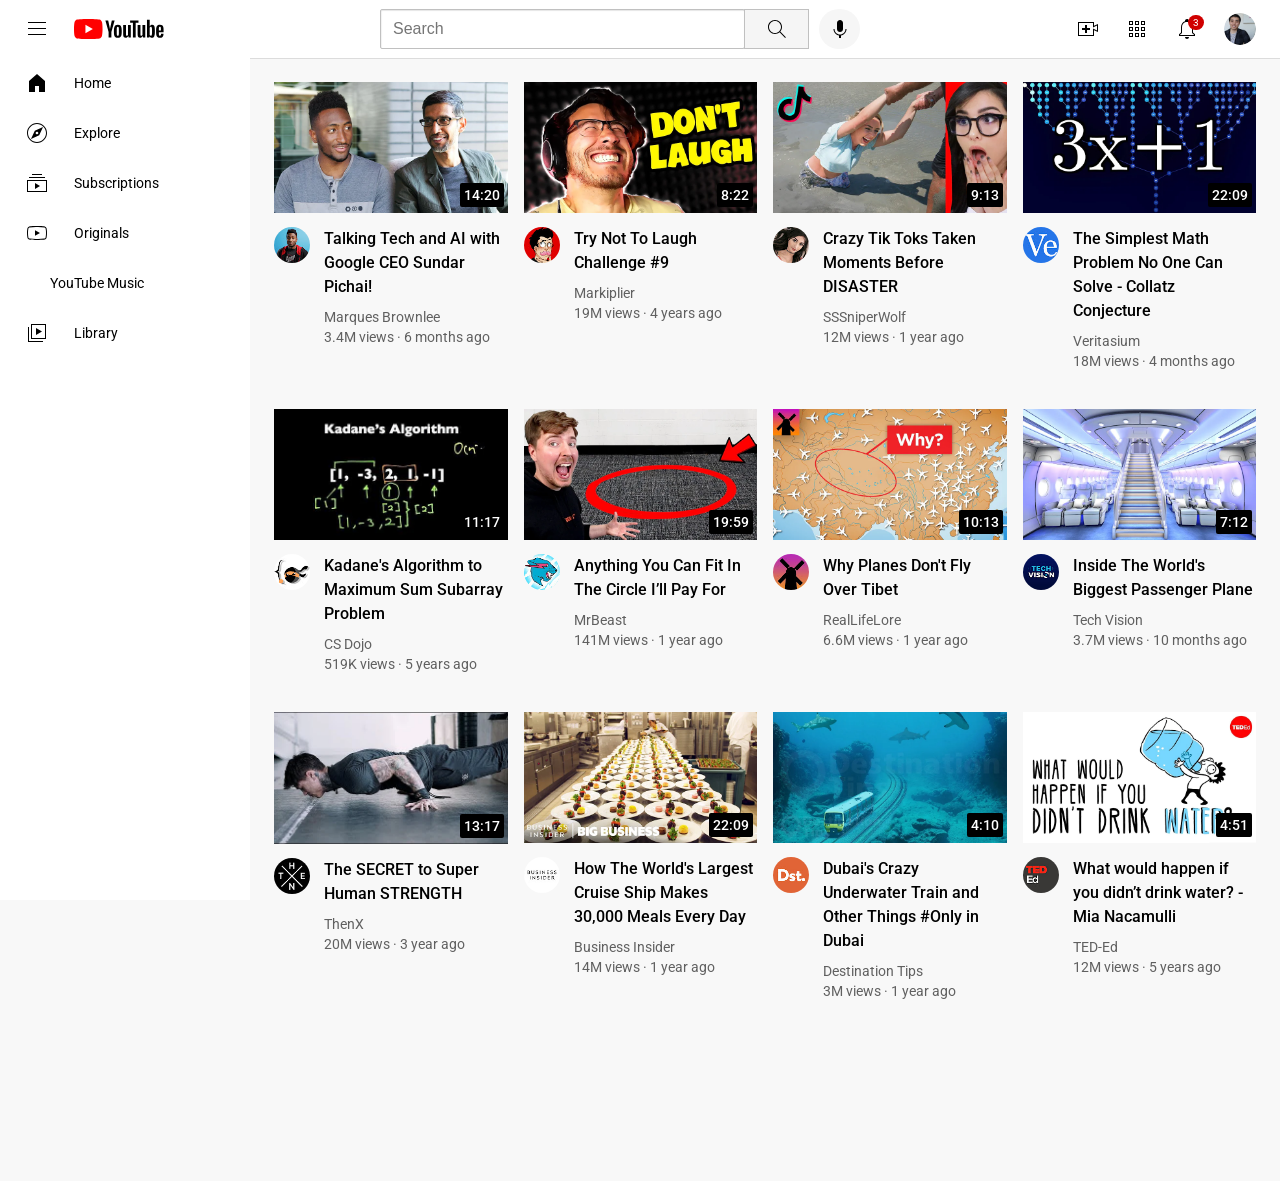
==== youtube.html @ 39fead46 "added initial files" ====
<!DOCTYPE html>
<html>

<head>
  <title>Youtube.com Clone</title>
  <link rel="preconnect" href="https://fonts.googleapis.com">
  <link rel="preconnect" href="https://fonts.gstatic.com" crossorigin>
  <link href="https://fonts.googleapis.com/css2?family=Roboto:wght@400;500;700&display=swap" rel="stylesheet">

  <link rel="stylesheet" href="styles/general.css">
  <link rel="stylesheet" href="styles/video.css">
  <link rel="stylesheet" href="styles/header.css">
  <link rel="stylesheet" href="styles/sidebar.css">
</head>

<body>
  <header class="header">
    <div class="left-section">
      <img class="hamburger-menu" src="images/icons/hamburger-menu.svg">
      <img class="youtube-logo" src="images/logos/youtube-logo.svg">
    </div>
    <div class="middle-section">
      <input class="search-bar" type="text" placeholder="Search" />
      <button class="search-button">
        <img class="search-icon" src="images/icons/search.svg" alt="">
        <div class="tooltip">Search</div>
      </button>
      <button class="voice-search-button">
        <img class="voice-search-icon" src="images/icons/voice-search-icon.svg" alt="">
        <div class="tooltip">Search with your voice</div>
      </button>
    </div>
    <div class="right-section">
      <div class="upload-icon-container">
        <img class="upload-icon" src="images/icons/upload.svg" alt="">
        <div class="tooltip">Create</div>
      </div>
      <div class="youtube-apps-icon-container">
        <img class="youtube-apps-icon" src="images/icons/youtube-apps.svg" alt="">
        <div class="tooltip">YouTube apps</div>
      </div>
      <div class="notifications-icon-container">
        <img class="notifications-icon" src="images/icons/notifications.svg" alt="">
        <div class="notifications-count">3</div>
        <div class="tooltip">Notifications</div>
      </div>
      <img class="current-user-picture" src="images/channels/my-channel.jpeg" alt="">
    </div>
  </header>

  <nav class="sidebar">
    <div class="sidebar-link">
      <img src="./images/icons/home.svg" alt="">
      <div>Home</div>
    </div>
    <div class="sidebar-link">
      <img src="./images/icons/explore.svg" alt="">
      <div>Explore</div>
    </div>
    <div class="sidebar-link">
      <img src="./images/icons/subscriptions.svg" alt="">
      <div>Subscriptions</div>
    </div>
    <div class="sidebar-link">
      <img src="./images/icons/originals.svg" alt="">
      <div>Originals</div>
    </div>
    <div class="sidebar-link">
      <img src="./images/icons/youtube-music.svg" alt="">
      <div>YouTube Music</div>
    </div>
    <div class="sidebar-link">
      <img src="./images/icons/library.svg" alt="">
      <div>Library</div>
    </div>
  </nav>

  <main>
    <section class="video-grid">
      <div class="video-preview">
        <div class="thumbnail-row">
          <a href="https://www.youtube.com/watch?v=n2RNcPRtAiY">
            <img class="thumbnail" src="images/thumbnails/thumbnail-1.webp" alt="" />
          </a>
          <div class="video-time">14:20</div>
        </div>
        <div class="video-info-grid">
          <div class="channel-picture">
            <div class="profile-picture-container">
              <a href="https://www.youtube.com/c/mkbhd">
                <img class="profile-picture" src="images/channels/channel-1.jpeg" alt="">
              </a>
              <div class="channel-tooltip">
                <img class="tooltip-channel-picture" src="images/channels/channel-1.jpeg">
                <div class="tooltip-channel-info">
                  <div class="tooltip-channel-name">Marques Brownlee</div>
                  <div class="tooltip-channel-subscribers">15M subscribers</div>
                </div>
              </div>
            </div>
          </div>
          <div class="video-info">
            <a href="https://www.youtube.com/watch?v=n2RNcPRtAiY">
              <p class="video-title">Talking Tech and AI with Google CEO Sundar Pichai!</p>
            </a>
            <p class="video-author">Marques Brownlee</p>
            <p class="video-stats">3.4M views &#183; 6 months ago</p>
          </div>
        </div>
      </div>

      <div class="video-preview">
        <div class="thumbnail-row">
          <a href="https://www.youtube.com/watch?v=mP0RAo9SKZk">
            <img class="thumbnail" src="images/thumbnails/thumbnail-2.webp" alt="" />
          </a>
          <div class="video-time">8:22</div>
        </div>
        <div class="video-info-grid">
          <div class="channel-picture">
            <div class="profile-picture-container">
              <a href="https://www.youtube.com/c/markiplier">
                <img class="profile-picture" src="images/channels/channel-2.jpeg" alt="">
              </a>
              <div class="channel-tooltip">
                <img class="tooltip-channel-picture" src="images/channels/channel-2.jpeg">
                <div class="tooltip-channel-info">
                  <div class="tooltip-channel-name">Markiplier</div>
                  <div class="tooltip-channel-subscribers">36.7M subscribers</div>
                </div>
              </div>
            </div>
          </div>
          <div class="video-info">
            <a href="https://www.youtube.com/watch?v=mP0RAo9SKZk">
              <p class="video-title">Try Not To Laugh Challenge #9</p>
            </a>
            <p class="video-author">Markiplier</p>
            <p class="video-stats">19M views &#183; 4 years ago</p>
          </div>
        </div>
      </div>

      <div class="video-preview">
        <div class="thumbnail-row">
          <a href="https://www.youtube.com/watch?v=FgjPQQeTh1w">
            <img class="thumbnail" src="images/thumbnails/thumbnail-3.webp" alt="" />
          </a>
          <div class="video-time">9:13</div>
        </div>
        <div class="video-info-grid">
          <div class="channel-picture">
            <div class="profile-picture-container">
              <a href="https://www.youtube.com/user/SSSniperWolf">
                <img class="profile-picture" src="images/channels/channel-3.jpeg" alt="">
              </a>
              <div class="channel-tooltip">
                <img class="tooltip-channel-picture" src="images/channels/channel-3.jpeg">
                <div class="tooltip-channel-info">
                  <div class="tooltip-channel-name">SSSniperWolf</div>
                  <div class="tooltip-channel-subscribers">34.5M subscribers</div>
                </div>
              </div>
            </div>
          </div>
          <div class="video-info">
            <a href="https://www.youtube.com/watch?v=FgjPQQeTh1w">
              <p class="video-title">Crazy Tik Toks Taken Moments Before DISASTER</p>
            </a>
            <p class="video-author">SSSniperWolf</p>
            <p class="video-stats">12M views &#183; 1 year ago</p>
          </div>
        </div>
      </div>

      <div class="video-preview">
        <div class="thumbnail-row">
          <a href="https://www.youtube.com/watch?v=094y1Z2wpJg">
            <img class="thumbnail" src="images/thumbnails/thumbnail-4.webp" alt="" />
          </a>
          <div class="video-time">22:09</div>
        </div>
        <div class="video-info-grid">
          <div class="channel-picture">
            <div class="profile-picture-container">
              <a href="https://www.youtube.com/c/veritasium">
                <img class="profile-picture" src="images/channels/channel-4.jpeg" alt="">
              </a>
              <div class="channel-tooltip">
                <img class="tooltip-channel-picture" src="images/channels/channel-4.jpeg">
                <div class="tooltip-channel-info">
                  <div class="tooltip-channel-name">Veritasium</div>
                  <div class="tooltip-channel-subscribers">15.8M subscribers</div>
                </div>
              </div>
            </div>
          </div>
          <div class="video-info">
            <a href="https://www.youtube.com/watch?v=094y1Z2wpJg">
              <p class="video-title">The Simplest Math Problem No One Can Solve - Collatz Conjecture</p>
            </a>
            <p class="video-author">Veritasium</p>
            <p class="video-stats">18M views &#183; 4 months ago</p>
          </div>
        </div>
      </div>

      <div class="video-preview">
        <div class="thumbnail-row">
          <a href="https://www.youtube.com/watch?v=86CQq3pKSUw">
            <img class="thumbnail" src="images/thumbnails/thumbnail-5.webp" alt="" />
          </a>
          <div class="video-time">11:17</div>
        </div>
        <div class="video-info-grid">
          <div class="channel-picture">
            <div class="profile-picture-container">
              <a href="https://www.youtube.com/c/CSDojo">
                <img class="profile-picture" src="images/channels/channel-5.jpeg" alt="">
              </a>
              <div class="channel-tooltip">
                <img class="tooltip-channel-picture" src="images/channels/channel-5.jpeg">
                <div class="tooltip-channel-info">
                  <div class="tooltip-channel-name">CS Dojo</div>
                  <div class="tooltip-channel-subscribers">1.93M subscribers</div>
                </div>
              </div>
            </div>
          </div>
          <div class="video-info">
            <a href="https://www.youtube.com/watch?v=86CQq3pKSUw">
              <p class="video-title">Kadane's Algorithm to Maximum Sum Subarray
                Problem</p>
            </a>
            <p class="video-author">CS Dojo</p>
            <p class="video-stats">519K views &#183; 5 years ago</p>
          </div>
        </div>
      </div>

      <div class="video-preview">
        <div class="thumbnail-row">
          <a href="https://www.youtube.com/watch?v=yXWw0_UfSFg">
            <img class="thumbnail" src="images/thumbnails/thumbnail-6.webp" alt="" />
          </a>
          <div class="video-time">19:59</div>
        </div>
        <div class="video-info-grid">
          <div class="channel-picture">
            <div class="profile-picture-container">
              <a href="https://www.youtube.com/channel/UCX6OQ3DkcsbYNE6H8uQQuVA">
                <img class="profile-picture" src="images/channels/channel-6.jpeg" alt="">
              </a>
              <div class="channel-tooltip">
                <img class="tooltip-channel-picture" src="images/channels/channel-6.jpeg">
                <div class="tooltip-channel-info">
                  <div class="tooltip-channel-name">MrBeast</div>
                  <div class="tooltip-channel-subscribers">292M subscribers</div>
                </div>
              </div>
            </div>
          </div>
          <div class="video-info">
            <a href="https://www.youtube.com/watch?v=yXWw0_UfSFg">
              <p class="video-title">Anything You Can Fit In The Circle I’ll
                Pay For</p>
            </a>
            <p class="video-author">MrBeast</p>
            <p class="video-stats">141M views &#183; 1 year ago</p>
          </div>
        </div>
      </div>

      <div class="video-preview">
        <div class="thumbnail-row">
          <a href="https://www.youtube.com/watch?v=n2RNcPRtAiY">
            <img class="thumbnail" src="images/thumbnails/thumbnail-7.webp" alt="" />
          </a>
          <div class="video-time">10:13</div>
        </div>
        <div class="video-info-grid">
          <div class="channel-picture">
            <div class="profile-picture-container">
              <a href="https://www.youtube.com/c/mkbhd">
                <img class="profile-picture" src="images/channels/channel-7.jpeg" alt="">
              </a>
              <div class="channel-tooltip">
                <img class="tooltip-channel-picture" src="images/channels/channel-7.jpeg">
                <div class="tooltip-channel-info">
                  <div class="tooltip-channel-name">RealLifeLore</div>
                  <div class="tooltip-channel-subscribers">7.5M subscribers</div>
                </div>
              </div>
            </div>
          </div>
          <div class="video-info">
            <a href="https://www.youtube.com/watch?v=n2RNcPRtAiY">
              <p class="video-title">Why Planes Don't Fly Over Tibet</p>
            </a>
            <p class="video-author">RealLifeLore</p>
            <p class="video-stats">6.6M views &#183; 1 year ago</p>
          </div>
        </div>
      </div>

      <div class="video-preview">
        <div class="thumbnail-row">
          <a href="https://www.youtube.com/watch?v=mP0RAo9SKZk">
            <img class="thumbnail" src="images/thumbnails/thumbnail-8.webp" alt="" />
          </a>
          <div class="video-time">7:12</div>
        </div>
        <div class="video-info-grid">
          <div class="channel-picture">
            <div class="profile-picture-container">
              <a href="https://www.youtube.com/c/markiplier">
                <img class="profile-picture" src="images/channels/channel-8.jpeg" alt="">
              </a>
              <div class="channel-tooltip">
                <img class="tooltip-channel-picture" src="images/channels/channel-8.jpeg">
                <div class="tooltip-channel-info">
                  <div class="tooltip-channel-name">Tech Vision</div>
                  <div class="tooltip-channel-subscribers">836K subscribers</div>
                </div>
              </div>
            </div>
          </div>
          <div class="video-info">
            <a href="https://www.youtube.com/watch?v=mP0RAo9SKZk">
              <p class="video-title">Inside The World's Biggest Passenger Plane</p>
            </a>
            <p class="video-author">Tech Vision</p>
            <p class="video-stats">3.7M views &#183; 10 months ago</p>
          </div>
        </div>
      </div>

      <div class="video-preview">
        <div class="thumbnail-row">
          <a href="https://www.youtube.com/watch?v=FgjPQQeTh1w">
            <img class="thumbnail" src="images/thumbnails/thumbnail-9.webp" alt="" />
          </a>
          <div class="video-time">13:17</div>
        </div>
        <div class="video-info-grid">
          <div class="channel-picture">
            <div class="profile-picture-container">
              <a href="https://www.youtube.com/user/SSSniperWolf">
                <img class="profile-picture" src="images/channels/channel-9.jpeg" alt="">
              </a>
              <div class="channel-tooltip">
                <img class="tooltip-channel-picture" src="images/channels/channel-9.jpeg">
                <div class="tooltip-channel-info">
                  <div class="tooltip-channel-name">THENX</div>
                  <div class="tooltip-channel-subscribers">7.79M subscribers</div>
                </div>
              </div>
            </div>
          </div>
          <div class="video-info">
            <a href="https://www.youtube.com/watch?v=FgjPQQeTh1w">
              <p class="video-title">The SECRET to Super Human STRENGTH</p>
            </a>
            <p class="video-author">ThenX</p>
            <p class="video-stats">20M views &#183; 3 year ago</p>
          </div>
        </div>
      </div>

      <div class="video-preview">
        <div class="thumbnail-row">
          <a href="https://www.youtube.com/watch?v=094y1Z2wpJg">
            <img class="thumbnail" src="images/thumbnails/thumbnail-10.webp" alt="" />
          </a>
          <div class="video-time">22:09</div>
        </div>
        <div class="video-info-grid">
          <div class="channel-picture">
            <div class="profile-picture-container">
              <a href="https://www.youtube.com/c/veritasium">
                <img class="profile-picture" src="images/channels/channel-10.jpeg" alt="">
              </a>
              <div class="channel-tooltip">
                <img class="tooltip-channel-picture" src="images/channels/channel-10.jpeg">
                <div class="tooltip-channel-info">
                  <div class="tooltip-channel-name">Business Insider</div>
                  <div class="tooltip-channel-subscribers">9.34M subscribers</div>
                </div>
              </div>
            </div>
          </div>
          <div class="video-info">
            <a href="https://www.youtube.com/watch?v=094y1Z2wpJg">
              <p class="video-title">How The World's Largest Cruise Ship Makes 30,000 Meals Every Day</p>
            </a>
            <p class="video-author">Business Insider</p>
            <p class="video-stats">14M views &#183; 1 year ago</p>
          </div>
        </div>
      </div>

      <div class="video-preview">
        <div class="thumbnail-row">
          <a href="https://www.youtube.com/watch?v=86CQq3pKSUw">
            <img class="thumbnail" src="images/thumbnails/thumbnail-11.webp" alt="" />
          </a>
          <div class="video-time">4:10</div>
        </div>
        <div class="video-info-grid">
          <div class="channel-picture">
            <div class="profile-picture-container">
              <a href="https://www.youtube.com/c/CSDojo">
                <img class="profile-picture" src="images/channels/channel-11.jpeg" alt="">
              </a>
              <div class="channel-tooltip">
                <img class="tooltip-channel-picture" src="images/channels/channel-11.jpeg">
                <div class="tooltip-channel-info">
                  <div class="tooltip-channel-name">Destination Tips</div>
                  <div class="tooltip-channel-subscribers">282K subscribers</div>
                </div>
              </div>
            </div>
          </div>
          <div class="video-info">
            <a href="https://www.youtube.com/watch?v=86CQq3pKSUw">
              <p class="video-title">Dubai's Crazy Underwater Train and Other Things #Only in Dubai</p>
            </a>
            <p class="video-author">Destination Tips</p>
            <p class="video-stats">3M views &#183; 1 year ago</p>
          </div>
        </div>
      </div>

      <div class="video-preview">
        <div class="thumbnail-row">
          <a href="https://www.youtube.com/watch?v=yXWw0_UfSFg">
            <img class="thumbnail" src="images/thumbnails/thumbnail-12.webp" alt="" />
          </a>
          <div class="video-time">4:51</div>
        </div>
        <div class="video-info-grid">
          <div class="channel-picture">
            <div class="profile-picture-container">
              <a href="https://www.youtube.com/channel/UCX6OQ3DkcsbYNE6H8uQQuVA">
                <img class="profile-picture" src="images/channels/channel-12.jpeg" alt="">
              </a>
              <div class="channel-tooltip">
                <img class="tooltip-channel-picture" src="images/channels/channel-12.jpeg">
                <div class="tooltip-channel-info">
                  <div class="tooltip-channel-name">TED-Ed</div>
                  <div class="tooltip-channel-subscribers">20.1M subscribers</div>
                </div>
              </div>
            </div>
          </div>
          <div class="video-info">
            <a href="https://www.youtube.com/watch?v=yXWw0_UfSFg">
              <p class="video-title">What would happen if you didn’t drink water? - Mia Nacamulli</p>
            </a>
            <p class="video-author">TED-Ed</p>
            <p class="video-stats">12M views &#183; 5 years ago</p>
          </div>
        </div>
      </div>
    </section>
  </main>

</body>

</html>
---- styles/general.css ----
p {
  margin-top: 0;
  margin-bottom: 0;
}

body {
  font-family: Roboto, Arial;
  margin: 0;
  padding-top: 82px;
  padding-bottom: 182px;
  padding-left: 96px;
  padding-right: 24px;
  background-color: rgb(248, 248, 248);
}

@media (min-width: 1216px) {
  body {
    padding-left: 274px;
  }
}
---- styles/video.css ----
.video-grid {
  display: grid;
  grid-template-columns: 1fr 1fr 1fr 1fr;
  column-gap: 16px;
  row-gap: 40px;
}

@media (max-width: 869px) {
  .video-grid {
    grid-template-columns: 1fr 1fr;
  }
}

@media (min-width: 870px) and (max-width: 1050px) {
  .video-grid {
    grid-template-columns: 1fr 1fr 1fr;
  }
}

.thumbnail-row {
  margin-bottom: 10px;
  position: relative;
}

.thumbnail {
  width: 100%;
}

.video-info-grid {
  display: grid;
  grid-template-columns: 50px 1fr;
}

.profile-picture-container {
  display: inline-block;
  position: relative;
}

.profile-picture {
  width: 36px;
  border-radius: 20px;
}

.channel-tooltip {
  width: 250px;
  position: absolute;
  top: 48px;
  z-index: 10;
  background-color: white;
  border-radius: 8px;
  padding-top: 15px;
  padding-bottom: 15px;
  padding-left: 15px;
  padding-right: 15px;
  display: flex;
  align-items: center;
  box-shadow: 5px 5px 15px rgba(0, 0, 0, 0.2);
  opacity: 0;
  pointer-events: none;
  transition: opacity 0.2s;
}

.profile-picture-container:hover .channel-tooltip {
  opacity: 1;
}

.tooltip-channel-picture {
  border-radius: 34px;
}

.tooltip-channel-info {
  margin-left: 10px;
}

.tooltip-channel-name {
  font-weight: bold;
  font-size: 18px;
  margin-bottom: 4px;
}

.tooltip-channel-subscribers {
  color: rgb(110, 110, 110);
}

.video-info a {
  text-decoration: none;
  color: black;
}

.video-title {
  font-size: 14px;
  font-weight: 500;
  line-height: 20px;
  margin-bottom: 10px;
}

@media (min-width: 1001px) {
  .video-title {
    font-size: 16px;
    line-height: 24px;
  }
}

.video-author,
.video-stats {
  font-size: 12px;
  color: rgb(96, 96, 96);
}

.video-author {
  margin-bottom: 4px;
}

.video-time {
  font-size: 12px;
  font-weight: 500;
  padding: 4px;
  border-radius: 2px;
  background-color: black;
  color: white;
  position: absolute;
  bottom: 10px;
  right: 4px;
}

@media (min-width: 1001px) {
  .video-author,
  .video-stats,
  .video-time {
    font-size: 14px;
  }
}
---- styles/header.css ----
.header {
  height: 58px;

  display: flex;
  flex-direction: row;
  justify-content: space-between;

  position: fixed;
  top: 0;
  left: 0;
  right: 0;
  z-index: 100;

  background-color: white;
  border-bottom-width: 1px;
  border-bottom-style: solid;
  border-bottom-color: rgb(220, 220, 220);
}

.left-section {
  display: flex;
  align-items: center;
}

.hamburger-menu {
  height: 24px;
  margin-left: 25px;
  margin-right: 25px;
}

.youtube-logo {
  height: 20px;
}

.middle-section {
  display: flex;
  align-items: center;
  flex: 1;
  max-width: 480px;
}

.search-bar {
  height: 36px;
  flex: 1;
  border-width: 1px;
  border-style: solid;
  border-color: rgb(192, 192, 192);
  padding-left: 12px;
  box-shadow: inset 0.5px 1px 1px rgba(0, 0, 0, 0.1);
  border-radius: 2px;
  font-size: 16px;
  /* width: 0px; */
}

.search-bar::placeholder {
  font-size: 16px;
}

.search-button {
  width: 65px;
  height: 40px;
  margin-right: 10px;
  display: flex;
  justify-content: center;
  align-items: center;
  border-width: 1px;
  border-style: solid;
  border-color: rgb(192, 192, 192);
  background-color: rgb(245, 245, 245);
  margin-left: -1px;
  cursor: pointer;
}

.search-button,
.voice-search-button,
.upload-icon-container,
.youtube-apps-icon-container,
.notifications-icon-container  {
  position: relative;
}

.tooltip {
  position: absolute;
  bottom: -33px;
  background-color: gray;
  color: white;
  padding-top: 4px;
  padding-bottom: 4px;
  padding-left: 8px;
  padding-right: 8px;
  border-radius: 2px;
  font-size: 12px;
  opacity: 0;
  transition: opacity 0.15s;
  pointer-events: none;
  white-space: nowrap;
}

.upload-icon-container .tooltip,
.youtube-apps-icon-container .tooltip,
.notifications-icon-container .tooltip{
  bottom: -40px;
}

.search-button:hover .tooltip,
.voice-search-button:hover .tooltip,
.upload-icon-container:hover .tooltip,
.youtube-apps-icon-container:hover .tooltip,
.notifications-icon-container:hover .tooltip {
  opacity: 1;
}

.search-icon {
  height: 24px;
}

.voice-search-button {
  height: 40px;
  width: 41px;
  border: none;
  border-radius: 20.5px;
  background-color: rgb(246, 246, 246);
  display: flex;
  justify-content: center;
  align-items: center;
}

.voice-search-icon {
  height: 24px;
}

.right-section {
  width: 180px;
  display: flex;
  align-items: center;
  justify-content: space-between;
  margin-right: 24px;
  flex-shrink: 0;
}

.upload-icon-container,
.youtube-apps-icon-container,
.notifications-icon-container {
  display: flex;
  justify-content: center;
  align-items: center;
}

.search-bar {
  display: block;
}

.upload-icon,
.youtube-apps-icon,
.notifications-icon {
  height: 24px;
}

.notifications-count {
  position: absolute;
  top: -2px;
  right: -5px;
  background-color: rgb(208, 0, 0);
  color: white;
  font-size: 10px;
  padding-left: 5px;
  padding-right: 5px;
  padding-top: 2px;
  padding-bottom: 2px;
  border-radius: 9px;
}

.current-user-picture {
  height: 32px;
  border-radius: 16px;
}
---- styles/sidebar.css ----
.sidebar {
  position: fixed;
  left: 0;
  bottom: 0;
  top: 58px;
  background-color: white;
  width: 72px;
  z-index: 200;
  cursor: pointer;
}

.sidebar-link {
  height: 74px;
  display: flex;
  flex-direction: column;
  justify-content: center;
  align-items: center;
}

@media (min-width: 1216px) {
  .sidebar {
    width: 250px;
  }

  .sidebar-link {
    height: 50px;
    flex-direction: row;
    justify-content: start;
  }

  .sidebar-link img {
    margin: 0 25px;
  }
}

.sidebar-link:hover {
  background-color: rgb(235, 235, 235);
}

.sidebar-link img {
  height: 24px;
}

.sidebar-link div {
  font-size: 10px;
  margin-top: 5px;
}

@media (min-width: 1216px) {
  .sidebar-link div {
    margin-top: 0px;
    font-size: 14px;
  }
}
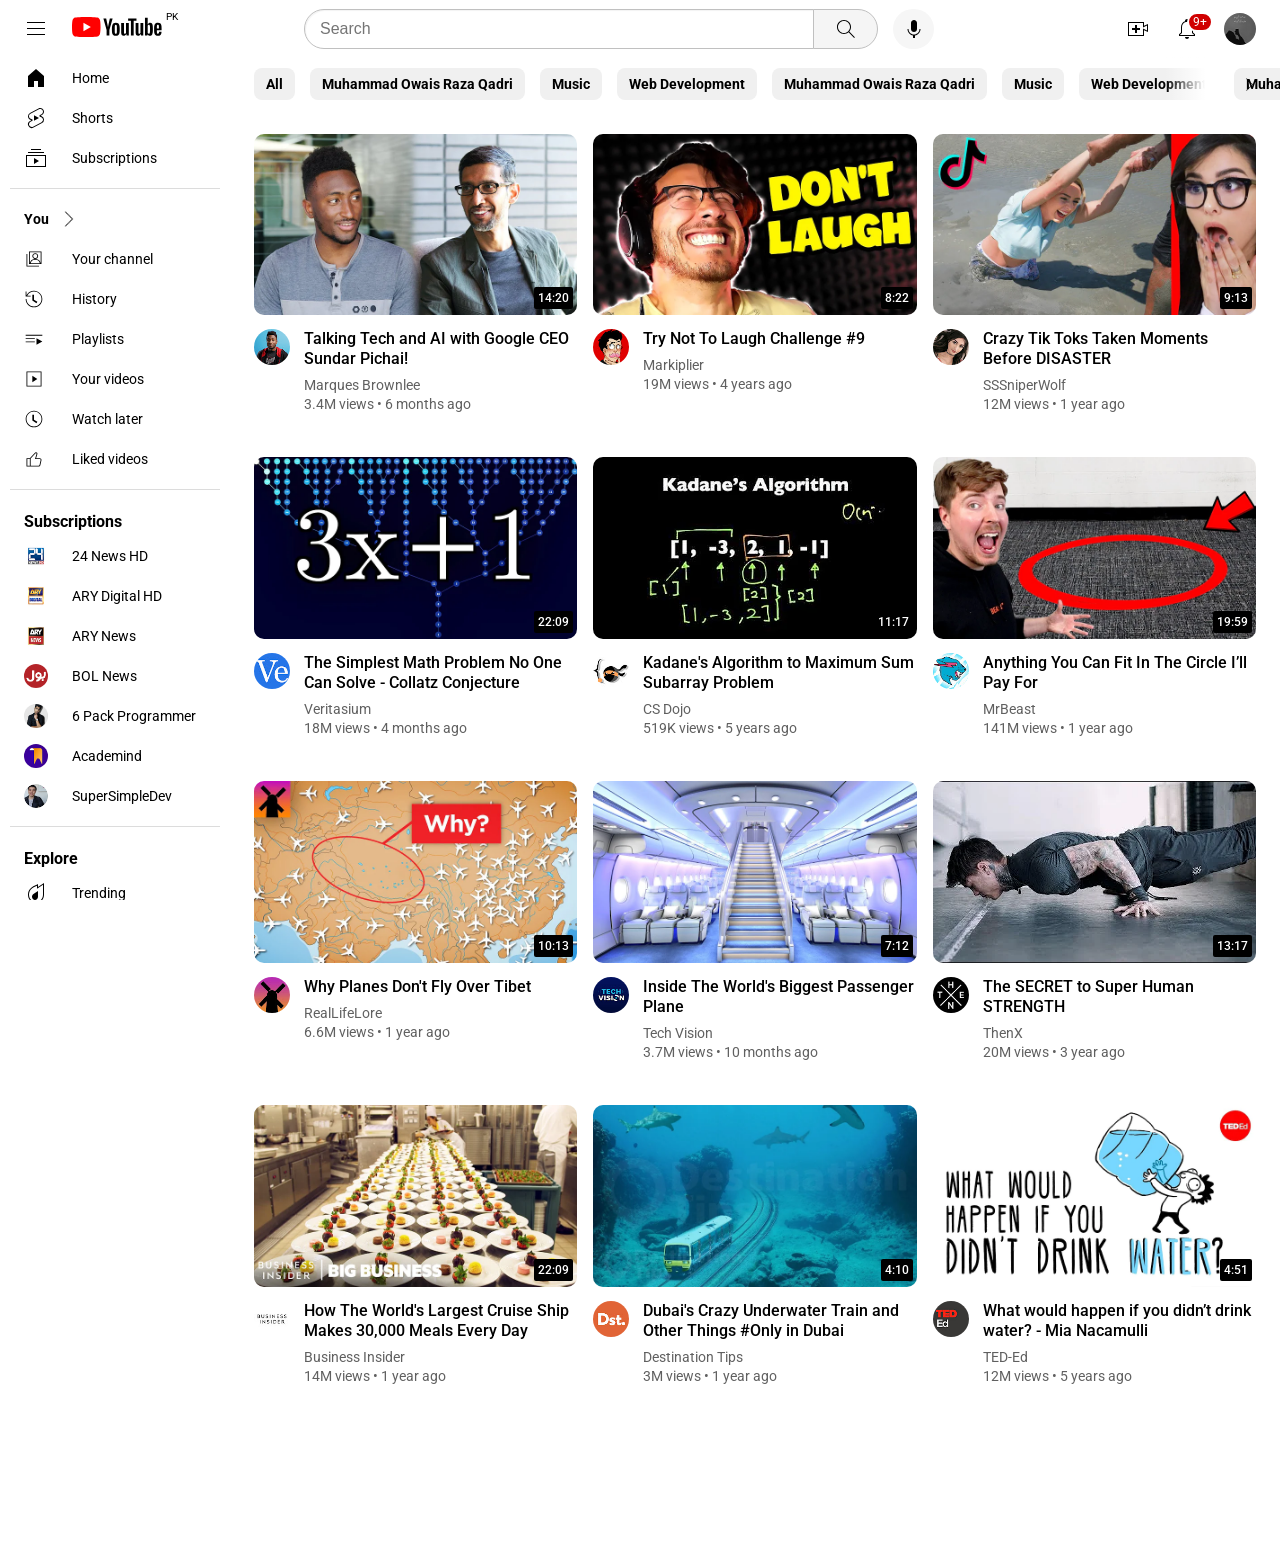
==== commit 5041390f: "youtube clone done with header, sidebar, filter slide and videos grid" ====
--- a/youtube.html
+++ b/youtube.html
@@ -8,16 +8,22 @@
   <link href="https://fonts.googleapis.com/css2?family=Roboto:wght@400;500;700&display=swap" rel="stylesheet">
 
   <link rel="stylesheet" href="styles/general.css">
-  <link rel="stylesheet" href="styles/video.css">
   <link rel="stylesheet" href="styles/header.css">
   <link rel="stylesheet" href="styles/sidebar.css">
+  <link rel="stylesheet" href="styles/filter.css">
+  <link rel="stylesheet" href="styles/video.css">
 </head>
 
 <body>
   <header class="header">
     <div class="left-section">
-      <img class="hamburger-menu" src="images/icons/hamburger-menu.svg">
-      <img class="youtube-logo" src="images/logos/youtube-logo.svg">
+      <div class="hamburger-menu-container">
+        <img class="hamburger-menu" src="images/icons/hamburger-menu.svg">
+      </div>
+      <div class="youtube-logo-container">
+        <img class="youtube-logo" src="images/logos/youtube-logo.svg">
+        <div class="youtube-logo-country">PK</div>
+      </div>
     </div>
     <div class="middle-section">
       <input class="search-bar" type="text" placeholder="Search" />
@@ -35,16 +41,16 @@
         <img class="upload-icon" src="images/icons/upload.svg" alt="">
         <div class="tooltip">Create</div>
       </div>
-      <div class="youtube-apps-icon-container">
+      <!-- <div class="youtube-apps-icon-container">
         <img class="youtube-apps-icon" src="images/icons/youtube-apps.svg" alt="">
         <div class="tooltip">YouTube apps</div>
-      </div>
+      </div> -->
       <div class="notifications-icon-container">
         <img class="notifications-icon" src="images/icons/notifications.svg" alt="">
-        <div class="notifications-count">3</div>
+        <div class="notifications-count">9+</div>
         <div class="tooltip">Notifications</div>
       </div>
-      <img class="current-user-picture" src="images/channels/my-channel.jpeg" alt="">
+      <img class="current-user-picture" src="images/channels/my-channel.jpg" alt="">
     </div>
   </header>
 
@@ -54,28 +60,170 @@
       <div>Home</div>
     </div>
     <div class="sidebar-link">
-      <img src="./images/icons/explore.svg" alt="">
-      <div>Explore</div>
+      <img src="./images/icons/shorts.svg" alt="">
+      <div>Shorts</div>
     </div>
     <div class="sidebar-link">
       <img src="./images/icons/subscriptions.svg" alt="">
       <div>Subscriptions</div>
     </div>
-    <div class="sidebar-link">
-      <img src="./images/icons/originals.svg" alt="">
-      <div>Originals</div>
-    </div>
-    <div class="sidebar-link">
-      <img src="./images/icons/youtube-music.svg" alt="">
-      <div>YouTube Music</div>
-    </div>
-    <div class="sidebar-link">
-      <img src="./images/icons/library.svg" alt="">
-      <div>Library</div>
+
+    <div class="user-links">
+      <div class="sidebar-link user-link">
+        <div class="user-link-heading">You</div>
+        <img class="user-link-img" src="./images/icons/greater-than-arrow.png" alt="">
+      </div>
+      <div class="sidebar-link user-link">
+        <img src="./images/icons/your-channel.svg" alt="">
+        <div>Your channel</div>
+      </div>
+      <div class="sidebar-link user-link">
+        <img src="./images/icons/history.svg" alt="">
+        <div>History</div>
+      </div>
+      <div class="sidebar-link user-link">
+        <img src="./images/icons/playlists.svg" alt="">
+        <div>Playlists</div>
+      </div>
+      <div class="sidebar-link user-link">
+        <img src="./images/icons/your-videos.svg" alt="">
+        <div>Your videos</div>
+      </div>
+      <div class="sidebar-link user-link">
+        <img src="./images/icons/watch-later.svg" alt="">
+        <div>Watch later</div>
+      </div>
+      <div class="sidebar-link user-link">
+        <img src="./images/icons/liked-videos.svg" alt="">
+        <div>Liked videos</div>
+      </div>
+    </div>
+
+    <div class="user-subscriptions">
+      <div class="heading">Subscriptions</div>
+      <div class="sidebar-link">
+        <img src="./images/subscriptions/channels-profile-1.jpg" alt="">
+        <div>24 News HD</div>
+        <div class="status"></div>
+      </div>
+      <div class="sidebar-link">
+        <img src="./images/subscriptions/channels-profile-3.jpg" alt="">
+        <div>ARY Digital HD</div>
+        <div class="status"></div>
+      </div>
+      <div class="sidebar-link">
+        <img src="./images/subscriptions/channels-profile-2.jpg" alt="">
+        <div>ARY News</div>
+        <div class="status"></div>
+      </div>
+      <div class="sidebar-link">
+        <img src="./images/subscriptions/channels-profile-4.jpg" alt="">
+        <div>BOL News</div>
+        <div class="status"></div>
+      </div>
+      <div class="sidebar-link">
+        <img src="./images/subscriptions/channels-profile-5.jpg" alt="">
+        <div>6 Pack Programmer</div>
+        <div class="status"></div>
+      </div>
+      <div class="sidebar-link">
+        <img src="./images/subscriptions/channels-profile-6.jpg" alt="">
+        <div>Academind</div>
+        <div class="status"></div>
+      </div>
+      <div class="sidebar-link">
+        <img src="./images/channels/my-channel.jpeg" alt="">
+        <div>SuperSimpleDev</div>
+        <div class="status"></div>
+      </div>
+    </div>
+
+    <div class="explore-links">
+      <div class="heading">Explore</div>
+      <div class="sidebar-link">
+        <img src="./images/icons/trending.svg" alt="">
+        <div>Trending</div>
+      </div>
+      <div class="sidebar-link">
+        <img src="./images/icons/music.svg" alt="">
+        <div>Music</div>
+      </div>
+      <div class="sidebar-link">
+        <img src="./images/icons/gaming.svg" alt="">
+        <div>Gaming</div>
+      </div>
+      <div class="sidebar-link">
+        <img src="./images/icons/news.svg" alt="">
+        <div>News</div>
+      </div>
+      <div class="sidebar-link">
+        <img src="./images/icons/sports.svg" alt="">
+        <div>Sports</div>
+      </div>
+    </div>
+
+    <div class="more-from-youtube-links">
+      <div class="heading">More from YouTube</div>
+      <div class="sidebar-link">
+        <img src="./images/icons/youtube-premium.svg" alt="">
+        <div>YouTube Premium</div>
+      </div>
+      <div class="sidebar-link">
+        <img src="./images/icons/youtube-studio.svg" alt="">
+        <div>YouTube Studio</div>
+      </div>
+      <div class="sidebar-link">
+        <img src="./images/icons/youtube-music.svg" alt="">
+        <div>YouTube Music</div>
+      </div>
+      <div class="sidebar-link">
+        <img src="./images/icons/youtube-kids.svg" alt="">
+        <div>YouTube Kids</div>
+      </div>
+    </div>
+
+    <div class="setting-links">
+      <div class="sidebar-link">
+        <img src="./images/icons/settings.svg" alt="">
+        <div>Settings</div>
+      </div>
+      <div class="sidebar-link">
+        <img src="./images/icons/report-history.svg" alt="">
+        <div>Report history</div>
+      </div>
+      <div class="sidebar-link">
+        <img src="./images/icons/help.svg" alt="">
+        <div>Help</div>
+      </div>
+      <div class="sidebar-link">
+        <img src="./images/icons/send-feedback.svg" alt="">
+        <div>Send feedback</div>
+      </div>
     </div>
   </nav>
 
   <main>
+    <section class="filters-slidebar">
+      <div class="filters">
+        <div class="each-filter">All</div>
+        <div class="each-filter">Muhammad Owais Raza Qadri</div>
+        <div class="each-filter">Music</div>
+        <div class="each-filter">Web Development</div>
+        <div class="each-filter">Muhammad Owais Raza Qadri</div>
+        <div class="each-filter">Music</div>
+        <div class="each-filter">Web Development</div>
+        <div class="each-filter">Muhammad Owais Raza Qadri</div>
+        <div class="each-filter">Music</div>
+        <div class="each-filter">Web Development</div>
+      </div>
+      <div class="forward-button">
+        <div class="white-shade"></div>
+        <div class="forward-icon">
+          <img src="./images/icons/greater-than-arrow.png" alt="">
+        </div>
+      </div>
+    </section>
+
     <section class="video-grid">
       <div class="video-preview">
         <div class="thumbnail-row">
@@ -104,7 +252,7 @@
               <p class="video-title">Talking Tech and AI with Google CEO Sundar Pichai!</p>
             </a>
             <p class="video-author">Marques Brownlee</p>
-            <p class="video-stats">3.4M views &#183; 6 months ago</p>
+            <p class="video-stats">3.4M views &bull; 6 months ago</p>
           </div>
         </div>
       </div>
@@ -136,7 +284,7 @@
               <p class="video-title">Try Not To Laugh Challenge #9</p>
             </a>
             <p class="video-author">Markiplier</p>
-            <p class="video-stats">19M views &#183; 4 years ago</p>
+            <p class="video-stats">19M views &bull; 4 years ago</p>
           </div>
         </div>
       </div>
@@ -168,7 +316,7 @@
               <p class="video-title">Crazy Tik Toks Taken Moments Before DISASTER</p>
             </a>
             <p class="video-author">SSSniperWolf</p>
-            <p class="video-stats">12M views &#183; 1 year ago</p>
+            <p class="video-stats">12M views &bull; 1 year ago</p>
           </div>
         </div>
       </div>
@@ -200,7 +348,7 @@
               <p class="video-title">The Simplest Math Problem No One Can Solve - Collatz Conjecture</p>
             </a>
             <p class="video-author">Veritasium</p>
-            <p class="video-stats">18M views &#183; 4 months ago</p>
+            <p class="video-stats">18M views &bull; 4 months ago</p>
           </div>
         </div>
       </div>
@@ -233,7 +381,7 @@
                 Problem</p>
             </a>
             <p class="video-author">CS Dojo</p>
-            <p class="video-stats">519K views &#183; 5 years ago</p>
+            <p class="video-stats">519K views &bull; 5 years ago</p>
           </div>
         </div>
       </div>
@@ -266,7 +414,7 @@
                 Pay For</p>
             </a>
             <p class="video-author">MrBeast</p>
-            <p class="video-stats">141M views &#183; 1 year ago</p>
+            <p class="video-stats">141M views &bull; 1 year ago</p>
           </div>
         </div>
       </div>
@@ -298,7 +446,7 @@
               <p class="video-title">Why Planes Don't Fly Over Tibet</p>
             </a>
             <p class="video-author">RealLifeLore</p>
-            <p class="video-stats">6.6M views &#183; 1 year ago</p>
+            <p class="video-stats">6.6M views &bull; 1 year ago</p>
           </div>
         </div>
       </div>
@@ -330,7 +478,7 @@
               <p class="video-title">Inside The World's Biggest Passenger Plane</p>
             </a>
             <p class="video-author">Tech Vision</p>
-            <p class="video-stats">3.7M views &#183; 10 months ago</p>
+            <p class="video-stats">3.7M views &bull; 10 months ago</p>
           </div>
         </div>
       </div>
@@ -362,7 +510,7 @@
               <p class="video-title">The SECRET to Super Human STRENGTH</p>
             </a>
             <p class="video-author">ThenX</p>
-            <p class="video-stats">20M views &#183; 3 year ago</p>
+            <p class="video-stats">20M views &bull; 3 year ago</p>
           </div>
         </div>
       </div>
@@ -394,7 +542,7 @@
               <p class="video-title">How The World's Largest Cruise Ship Makes 30,000 Meals Every Day</p>
             </a>
             <p class="video-author">Business Insider</p>
-            <p class="video-stats">14M views &#183; 1 year ago</p>
+            <p class="video-stats">14M views &bull; 1 year ago</p>
           </div>
         </div>
       </div>
@@ -426,7 +574,7 @@
               <p class="video-title">Dubai's Crazy Underwater Train and Other Things #Only in Dubai</p>
             </a>
             <p class="video-author">Destination Tips</p>
-            <p class="video-stats">3M views &#183; 1 year ago</p>
+            <p class="video-stats">3M views &bull; 1 year ago</p>
           </div>
         </div>
       </div>
@@ -458,13 +606,12 @@
               <p class="video-title">What would happen if you didn’t drink water? - Mia Nacamulli</p>
             </a>
             <p class="video-author">TED-Ed</p>
-            <p class="video-stats">12M views &#183; 5 years ago</p>
+            <p class="video-stats">12M views &bull; 5 years ago</p>
           </div>
         </div>
       </div>
     </section>
   </main>
-
 </body>
 
 </html>
--- a/styles/general.css
+++ b/styles/general.css
@@ -6,15 +6,9 @@
 body {
   font-family: Roboto, Arial;
   margin: 0;
-  padding-top: 82px;
+  padding-top: 124px;
   padding-bottom: 182px;
-  padding-left: 96px;
+  padding-left: 254px;
   padding-right: 24px;
-  background-color: rgb(248, 248, 248);
-}
-
-@media (min-width: 1216px) {
-  body {
-    padding-left: 274px;
-  }
-}
+  /* background-color: rgb(248, 248, 248); */
+}
--- a/styles/header.css
+++ b/styles/header.css
@@ -1,42 +1,59 @@
 .header {
   height: 58px;
-
   display: flex;
   flex-direction: row;
   justify-content: space-between;
-
   position: fixed;
   top: 0;
   left: 0;
   right: 0;
   z-index: 100;
-
   background-color: white;
-  border-bottom-width: 1px;
-  border-bottom-style: solid;
-  border-bottom-color: rgb(220, 220, 220);
 }
 
-.left-section {
+  .left-section {
   display: flex;
   align-items: center;
 }
 
+.hamburger-menu-container {
+  /* background-color: red; */
+  margin-left: 16px;
+  margin-right: 16px;
+  border-radius: 20px;
+  padding: 8px 8px;
+  cursor: pointer;
+  }
+  
+.hamburger-menu-container:hover {
+  background-color: rgb(235, 235, 235);
+}
+
 .hamburger-menu {
+  display: block;
   height: 24px;
-  margin-left: 25px;
-  margin-right: 25px;
+}
+
+.youtube-logo-container {
+  position: relative;
 }
 
 .youtube-logo {
   height: 20px;
 }
 
+.youtube-logo-country {
+  position: absolute;
+  top: -6px;
+  right: -16px;
+  font-size: 10px;
+}
+
 .middle-section {
   display: flex;
   align-items: center;
   flex: 1;
-  max-width: 480px;
+  max-width: 630px;
 }
 
 .search-bar {
@@ -45,9 +62,10 @@
   border-width: 1px;
   border-style: solid;
   border-color: rgb(192, 192, 192);
-  padding-left: 12px;
-  box-shadow: inset 0.5px 1px 1px rgba(0, 0, 0, 0.1);
-  border-radius: 2px;
+  padding-left: 15px;
+  box-shadow: inset 1px 1px 1px rgba(0, 0, 0, 0.05);
+  border-top-left-radius: 20px;
+  border-bottom-left-radius: 20px;
   font-size: 16px;
   /* width: 0px; */
 }
@@ -59,14 +77,16 @@
 .search-button {
   width: 65px;
   height: 40px;
-  margin-right: 10px;
   display: flex;
   justify-content: center;
   align-items: center;
   border-width: 1px;
   border-style: solid;
   border-color: rgb(192, 192, 192);
+  border-top-right-radius: 20px;
+  border-bottom-right-radius: 20px;
   background-color: rgb(245, 245, 245);
+  margin-right: 15px;
   margin-left: -1px;
   cursor: pointer;
 }
@@ -75,7 +95,7 @@
 .voice-search-button,
 .upload-icon-container,
 .youtube-apps-icon-container,
-.notifications-icon-container  {
+.notifications-icon-container {
   position: relative;
 }
 
@@ -98,7 +118,7 @@
 
 .upload-icon-container .tooltip,
 .youtube-apps-icon-container .tooltip,
-.notifications-icon-container .tooltip{
+.notifications-icon-container .tooltip {
   bottom: -40px;
 }
 
@@ -133,7 +153,8 @@
   width: 180px;
   display: flex;
   align-items: center;
-  justify-content: space-between;
+  justify-content: end;
+  gap: 25px;
   margin-right: 24px;
   flex-shrink: 0;
 }
@@ -158,16 +179,17 @@
 
 .notifications-count {
   position: absolute;
-  top: -2px;
-  right: -5px;
+  top: -5px;
+  right: -14px;
   background-color: rgb(208, 0, 0);
+  border: 2px solid #fff;
   color: white;
-  font-size: 10px;
-  padding-left: 5px;
-  padding-right: 5px;
-  padding-top: 2px;
-  padding-bottom: 2px;
-  border-radius: 9px;
+  font-size: 12px;
+  padding-left: 4px;
+  padding-right: 4px;
+  padding-top: 1px;
+  padding-bottom: 1px;
+  border-radius: 10px;
 }
 
 .current-user-picture {
--- a/styles/sidebar.css
+++ b/styles/sidebar.css
@@ -1,20 +1,95 @@
+.sidebar::-webkit-scrollbar {
+  width: 6px;
+}
+.sidebar::-webkit-scrollbar-track {
+  background-color: rgb(255, 255, 255);
+}
+
+.sidebar::-webkit-scrollbar-thumb {
+  background-color: rgb(170, 170, 170);
+  cursor: default;
+}
+
 .sidebar {
   position: fixed;
   left: 0;
   bottom: 0;
   top: 58px;
   background-color: white;
-  width: 72px;
+  width: 210px;
   z-index: 200;
+  padding: 0 10px;
+  overflow-y: hidden;
+  transition: overflow 1s;
+}
+
+.sidebar:hover {
+  overflow-y: scroll;
+}
+
+.sidebar-link {
+  height: 40px;
+  padding-left: 14px;
+  display: flex;
+  /* flex-direction: column; */
+  /* justify-content: center; */
+  align-items: center;
+  border-radius: 10px;
   cursor: pointer;
 }
 
-.sidebar-link {
-  height: 74px;
-  display: flex;
-  flex-direction: column;
-  justify-content: center;
-  align-items: center;
+.sidebar-link:hover {
+  background-color: rgb(235, 235, 235);
+}
+
+.sidebar-link img {
+  height: 24px;
+  margin-right: 24px;
+}
+
+.sidebar-link div {
+  font-size: 14px;
+  /* margin-top: 5px; */
+}
+
+.user-links,
+.user-subscriptions,
+.explore-links,
+.more-from-youtube-links,
+.setting-links {
+  border-top: 1px solid rgb(220, 220, 220);
+  margin-top: 10px;
+  padding-top: 10px;
+}
+
+.user-link img {
+  height: 20px;
+  width: 20px;
+  object-fit: cover;
+  margin-right: 28px;
+}
+
+.user-link-heading {
+  margin-right: 10px;
+  font-size: 16px;
+  font-weight: bold;
+}
+
+.heading {
+  padding-left: 14px;
+  margin: 12px 0 5px;
+  font-weight: bold;
+}
+
+.user-subscriptions img{
+  border-radius: 12px;
+}
+/* 
+@media (min-width: 1216px) {
+  .sidebar-link div {
+    margin-top: 0px;
+    font-size: 14px;
+  }
 }
 
 @media (min-width: 1216px) {
@@ -23,33 +98,12 @@
   }
 
   .sidebar-link {
-    height: 50px;
+    height: 50px; 
     flex-direction: row;
-    justify-content: start;
+     justify-content: start;
   }
 
   .sidebar-link img {
     margin: 0 25px;
   }
-}
-
-.sidebar-link:hover {
-  background-color: rgb(235, 235, 235);
-}
-
-.sidebar-link img {
-  height: 24px;
-}
-
-.sidebar-link div {
-  font-size: 10px;
-  margin-top: 5px;
-}
-
-@media (min-width: 1216px) {
-  .sidebar-link div {
-    margin-top: 0px;
-    font-size: 14px;
-  }
-}
-
+} */
--- a/styles/filter.css
+++ b/styles/filter.css
@@ -0,0 +1,68 @@
+.filters-slidebar {
+  display: flex;
+  align-items: center;
+  position: fixed;
+  top: 58px;
+  right: 0;
+  left: 254px;
+  /* width: 1090px; */
+  /* height: 40px; */
+  padding: 10px 0 12px;
+  z-index: 100;
+  background-color: white;
+  /* background-color: lightcoral; */
+}
+
+.filters {
+  width: 1030px;
+  overflow: hidden;
+  display: flex;
+  align-items: center;
+  gap: 15px;
+}
+
+.each-filter {
+  padding: 8px 12px;
+  background-color: rgb(240, 240, 240);
+  font-size: 14px;
+  font-weight: bold;
+  border-radius: 8px;
+  white-space: nowrap;
+  cursor: pointer;
+}
+
+.forward-button {
+  /* border: 1px solid black; */
+  /* background-color: lightcyan; */
+  height: 100%;
+  position: absolute;
+  right: 10px;
+  display: flex;
+  align-items: center;
+  /* z-index: 200; */
+}
+
+.white-shade {
+  width: 80px;
+  height: 100%;
+  background: linear-gradient(
+    to left,
+    rgb(255, 255, 255) 30%,
+    rgb(255, 255, 255, 0) 80%
+  );
+}
+
+.forward-icon {
+  padding: 12px;
+  border-radius: 20px;
+  cursor: pointer;
+}
+
+.forward-icon:hover {
+  background-color: rgb(225, 225, 225);
+}
+
+.forward-button img {
+  height: 17px;
+  display: block;
+}
--- a/styles/video.css
+++ b/styles/video.css
@@ -1,11 +1,12 @@
 .video-grid {
   display: grid;
-  grid-template-columns: 1fr 1fr 1fr 1fr;
+  grid-template-columns: 1fr 1fr 1fr;
   column-gap: 16px;
-  row-gap: 40px;
+  row-gap: 45px;
+  margin-top: 10px;
 }
 
-@media (max-width: 869px) {
+/* @media (max-width: 869px) {
   .video-grid {
     grid-template-columns: 1fr 1fr;
   }
@@ -15,7 +16,7 @@
   .video-grid {
     grid-template-columns: 1fr 1fr 1fr;
   }
-}
+} */
 
 .thumbnail-row {
   margin-bottom: 10px;
@@ -24,6 +25,7 @@
 
 .thumbnail {
   width: 100%;
+  border-radius: 10px;
 }
 
 .video-info-grid {
@@ -88,27 +90,27 @@
 }
 
 .video-title {
-  font-size: 14px;
+  font-size: 16px;
   font-weight: 500;
   line-height: 20px;
-  margin-bottom: 10px;
+  margin-bottom: 8px;
 }
 
-@media (min-width: 1001px) {
+/* @media (min-width: 1001px) {
   .video-title {
     font-size: 16px;
     line-height: 24px;
   }
-}
+} */
 
 .video-author,
 .video-stats {
-  font-size: 12px;
+  font-size: 14px;
   color: rgb(96, 96, 96);
 }
 
 .video-author {
-  margin-bottom: 4px;
+  margin-bottom: 3px;
 }
 
 .video-time {
@@ -123,10 +125,10 @@
   right: 4px;
 }
 
-@media (min-width: 1001px) {
+/* @media (min-width: 1001px) {
   .video-author,
   .video-stats,
   .video-time {
     font-size: 14px;
   }
-}
+} */
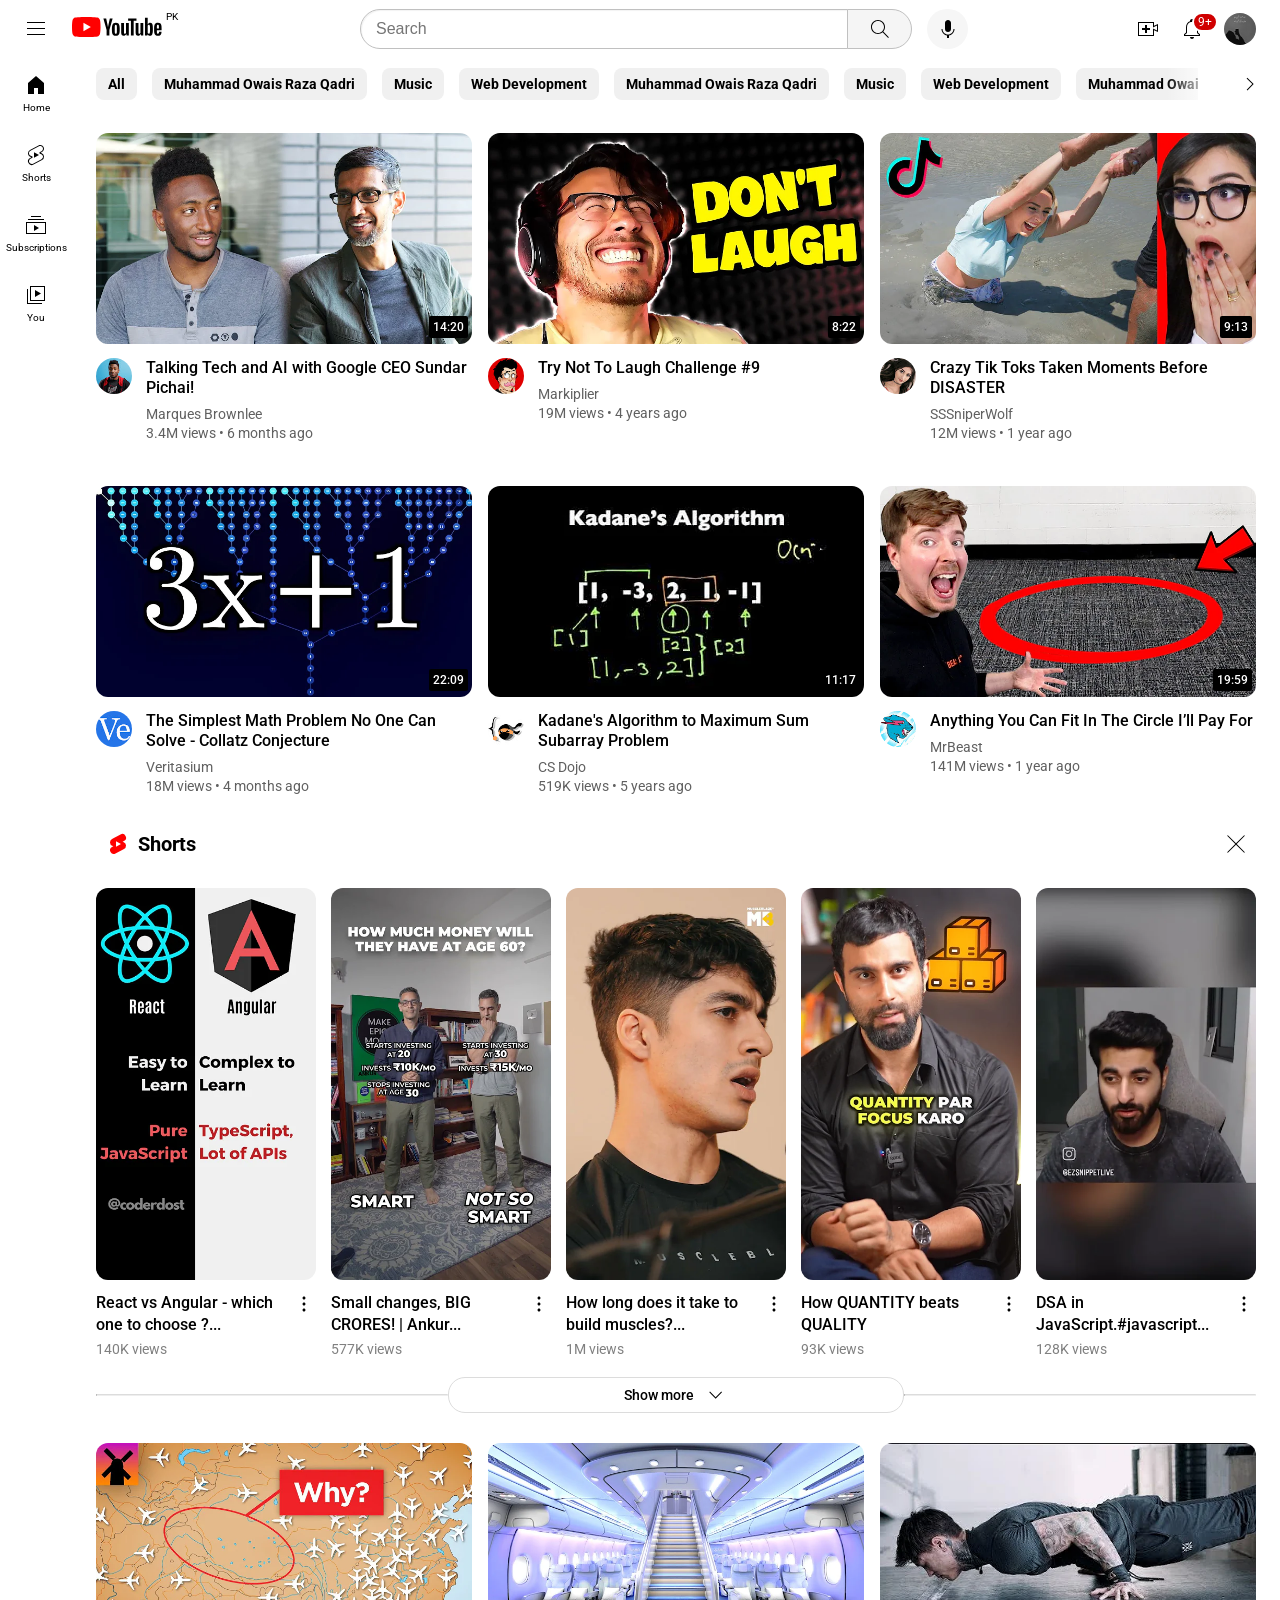
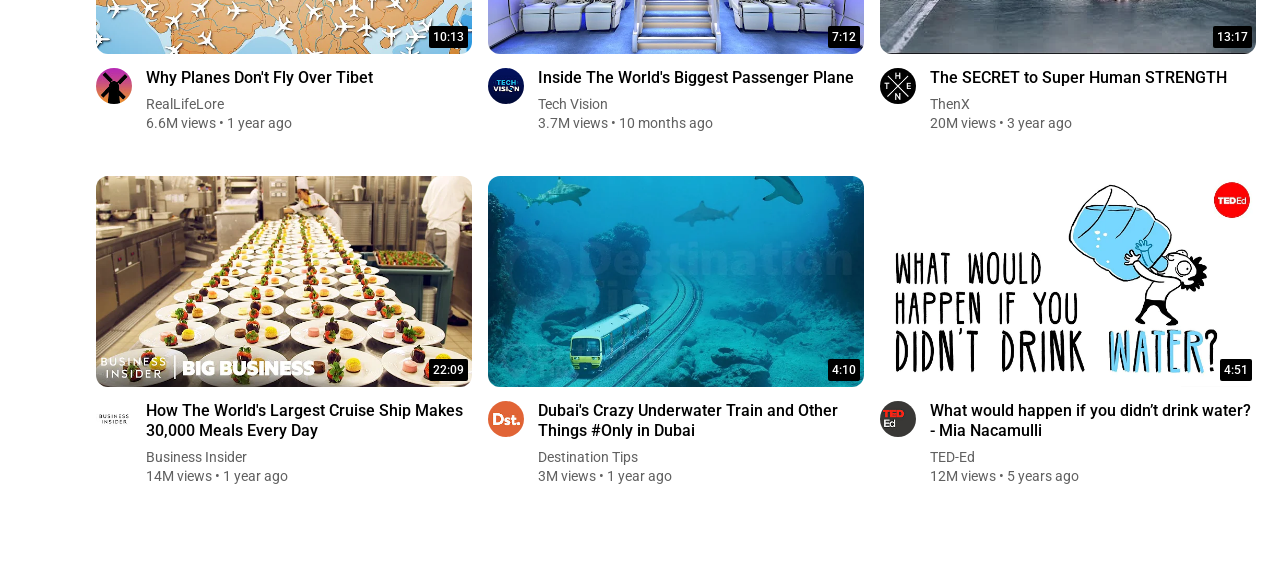
==== commit 6aab5d03: "completed all sections with responsiveness" ====
--- a/youtube.html
+++ b/youtube.html
@@ -3,6 +3,7 @@
 
 <head>
   <title>Youtube.com Clone</title>
+  <meta name="viewport" content="width=device-width">
   <link rel="preconnect" href="https://fonts.googleapis.com">
   <link rel="preconnect" href="https://fonts.gstatic.com" crossorigin>
   <link href="https://fonts.googleapis.com/css2?family=Roboto:wght@400;500;700&display=swap" rel="stylesheet">
@@ -12,6 +13,8 @@
   <link rel="stylesheet" href="styles/sidebar.css">
   <link rel="stylesheet" href="styles/filter.css">
   <link rel="stylesheet" href="styles/video.css">
+  <link rel="stylesheet" href="styles/short.css">
+  <link rel="stylesheet" href="styles/responsive.css">
 </head>
 
 <body>
@@ -37,14 +40,14 @@
       </button>
     </div>
     <div class="right-section">
+      <div class="header-medium-browser">
+        <img class="search-icon" src="./images/icons/search.svg" alt="">
+        <img class="voice-search-icon" src="./images/icons/voice-search-icon.svg" alt="">
+      </div>
       <div class="upload-icon-container">
         <img class="upload-icon" src="images/icons/upload.svg" alt="">
         <div class="tooltip">Create</div>
       </div>
-      <!-- <div class="youtube-apps-icon-container">
-        <img class="youtube-apps-icon" src="images/icons/youtube-apps.svg" alt="">
-        <div class="tooltip">YouTube apps</div>
-      </div> -->
       <div class="notifications-icon-container">
         <img class="notifications-icon" src="images/icons/notifications.svg" alt="">
         <div class="notifications-count">9+</div>
@@ -67,137 +70,145 @@
       <img src="./images/icons/subscriptions.svg" alt="">
       <div>Subscriptions</div>
     </div>
-
-    <div class="user-links">
-      <div class="sidebar-link user-link">
-        <div class="user-link-heading">You</div>
-        <img class="user-link-img" src="./images/icons/greater-than-arrow.png" alt="">
-      </div>
-      <div class="sidebar-link user-link">
-        <img src="./images/icons/your-channel.svg" alt="">
-        <div>Your channel</div>
-      </div>
-      <div class="sidebar-link user-link">
-        <img src="./images/icons/history.svg" alt="">
-        <div>History</div>
-      </div>
-      <div class="sidebar-link user-link">
-        <img src="./images/icons/playlists.svg" alt="">
-        <div>Playlists</div>
-      </div>
-      <div class="sidebar-link user-link">
-        <img src="./images/icons/your-videos.svg" alt="">
-        <div>Your videos</div>
-      </div>
-      <div class="sidebar-link user-link">
-        <img src="./images/icons/watch-later.svg" alt="">
-        <div>Watch later</div>
-      </div>
-      <div class="sidebar-link user-link">
-        <img src="./images/icons/liked-videos.svg" alt="">
-        <div>Liked videos</div>
+    <div class="large-browser">
+      <div class="sidebar-link">
+        <img src="./images/icons/you-icon.svg" alt="">
+        <div>You</div>
       </div>
     </div>
 
-    <div class="user-subscriptions">
-      <div class="heading">Subscriptions</div>
-      <div class="sidebar-link">
-        <img src="./images/subscriptions/channels-profile-1.jpg" alt="">
-        <div>24 News HD</div>
-        <div class="status"></div>
-      </div>
-      <div class="sidebar-link">
-        <img src="./images/subscriptions/channels-profile-3.jpg" alt="">
-        <div>ARY Digital HD</div>
-        <div class="status"></div>
-      </div>
-      <div class="sidebar-link">
-        <img src="./images/subscriptions/channels-profile-2.jpg" alt="">
-        <div>ARY News</div>
-        <div class="status"></div>
-      </div>
-      <div class="sidebar-link">
-        <img src="./images/subscriptions/channels-profile-4.jpg" alt="">
-        <div>BOL News</div>
-        <div class="status"></div>
-      </div>
-      <div class="sidebar-link">
-        <img src="./images/subscriptions/channels-profile-5.jpg" alt="">
-        <div>6 Pack Programmer</div>
-        <div class="status"></div>
-      </div>
-      <div class="sidebar-link">
-        <img src="./images/subscriptions/channels-profile-6.jpg" alt="">
-        <div>Academind</div>
-        <div class="status"></div>
-      </div>
-      <div class="sidebar-link">
-        <img src="./images/channels/my-channel.jpeg" alt="">
-        <div>SuperSimpleDev</div>
-        <div class="status"></div>
-      </div>
-    </div>
-
-    <div class="explore-links">
-      <div class="heading">Explore</div>
-      <div class="sidebar-link">
-        <img src="./images/icons/trending.svg" alt="">
-        <div>Trending</div>
-      </div>
-      <div class="sidebar-link">
-        <img src="./images/icons/music.svg" alt="">
-        <div>Music</div>
-      </div>
-      <div class="sidebar-link">
-        <img src="./images/icons/gaming.svg" alt="">
-        <div>Gaming</div>
-      </div>
-      <div class="sidebar-link">
-        <img src="./images/icons/news.svg" alt="">
-        <div>News</div>
-      </div>
-      <div class="sidebar-link">
-        <img src="./images/icons/sports.svg" alt="">
-        <div>Sports</div>
-      </div>
-    </div>
-
-    <div class="more-from-youtube-links">
-      <div class="heading">More from YouTube</div>
-      <div class="sidebar-link">
-        <img src="./images/icons/youtube-premium.svg" alt="">
-        <div>YouTube Premium</div>
-      </div>
-      <div class="sidebar-link">
-        <img src="./images/icons/youtube-studio.svg" alt="">
-        <div>YouTube Studio</div>
-      </div>
-      <div class="sidebar-link">
-        <img src="./images/icons/youtube-music.svg" alt="">
-        <div>YouTube Music</div>
-      </div>
-      <div class="sidebar-link">
-        <img src="./images/icons/youtube-kids.svg" alt="">
-        <div>YouTube Kids</div>
-      </div>
-    </div>
-
-    <div class="setting-links">
-      <div class="sidebar-link">
-        <img src="./images/icons/settings.svg" alt="">
-        <div>Settings</div>
-      </div>
-      <div class="sidebar-link">
-        <img src="./images/icons/report-history.svg" alt="">
-        <div>Report history</div>
-      </div>
-      <div class="sidebar-link">
-        <img src="./images/icons/help.svg" alt="">
-        <div>Help</div>
-      </div>
-      <div class="sidebar-link">
-        <img src="./images/icons/send-feedback.svg" alt="">
-        <div>Send feedback</div>
+    <div class="x-large-browser">
+      <div class="user-links">
+        <div class="user-link">
+          <div class="user-link-heading">You</div>
+          <img class="user-link-img" src="./images/icons/next-arrow.svg" alt="">
+        </div>
+        <div class="sidebar-link">
+          <img src="./images/icons/your-channel.svg" alt="">
+          <div>Your channel</div>
+        </div>
+        <div class="sidebar-link">
+          <img src="./images/icons/history.svg" alt="">
+          <div>History</div>
+        </div>
+        <div class="sidebar-link">
+          <img src="./images/icons/playlists.svg" alt="">
+          <div>Playlists</div>
+        </div>
+        <div class="sidebar-link">
+          <img src="./images/icons/your-videos.svg" alt="">
+          <div>Your videos</div>
+        </div>
+        <div class="sidebar-link">
+          <img src="./images/icons/watch-later.svg" alt="">
+          <div>Watch later</div>
+        </div>
+        <div class="sidebar-link">
+          <img src="./images/icons/liked-videos.svg" alt="">
+          <div>Liked videos</div>
+        </div>
+      </div>
+
+      <div class="user-subscriptions">
+        <div class="heading">Subscriptions</div>
+        <div class="sidebar-link">
+          <img src="./images/subscriptions/channels-profile-1.jpg" alt="">
+          <div>24 News HD</div>
+          <div class="status"></div>
+        </div>
+        <div class="sidebar-link">
+          <img src="./images/subscriptions/channels-profile-3.jpg" alt="">
+          <div>ARY Digital HD</div>
+          <div class="status"></div>
+        </div>
+        <div class="sidebar-link">
+          <img src="./images/subscriptions/channels-profile-2.jpg" alt="">
+          <div>ARY News</div>
+          <div class="status"></div>
+        </div>
+        <div class="sidebar-link">
+          <img src="./images/subscriptions/channels-profile-4.jpg" alt="">
+          <div>BOL News</div>
+          <div class="status"></div>
+        </div>
+        <div class="sidebar-link">
+          <img src="./images/subscriptions/channels-profile-5.jpg" alt="">
+          <div>6 Pack Programmer</div>
+          <div class="status"></div>
+        </div>
+        <div class="sidebar-link">
+          <img src="./images/subscriptions/channels-profile-6.jpg" alt="">
+          <div>Academind</div>
+          <div class="status"></div>
+        </div>
+        <div class="sidebar-link">
+          <img src="./images/channels/my-channel.jpeg" alt="">
+          <div>SuperSimpleDev</div>
+          <div class="status"></div>
+        </div>
+      </div>
+
+      <div class="explore-links">
+        <div class="heading">Explore</div>
+        <div class="sidebar-link">
+          <img src="./images/icons/trending.svg" alt="">
+          <div>Trending</div>
+        </div>
+        <div class="sidebar-link">
+          <img src="./images/icons/music.svg" alt="">
+          <div>Music</div>
+        </div>
+        <div class="sidebar-link">
+          <img src="./images/icons/gaming.svg" alt="">
+          <div>Gaming</div>
+        </div>
+        <div class="sidebar-link">
+          <img src="./images/icons/news.svg" alt="">
+          <div>News</div>
+        </div>
+        <div class="sidebar-link">
+          <img src="./images/icons/sports.svg" alt="">
+          <div>Sports</div>
+        </div>
+      </div>
+
+      <div class="more-from-youtube-links">
+        <div class="heading">More from YouTube</div>
+        <div class="sidebar-link">
+          <img src="./images/icons/youtube-premium.svg" alt="">
+          <div>YouTube Premium</div>
+        </div>
+        <div class="sidebar-link">
+          <img src="./images/icons/youtube-studio.svg" alt="">
+          <div>YouTube Studio</div>
+        </div>
+        <div class="sidebar-link">
+          <img src="./images/icons/youtube-music.svg" alt="">
+          <div>YouTube Music</div>
+        </div>
+        <div class="sidebar-link">
+          <img src="./images/icons/youtube-kids.svg" alt="">
+          <div>YouTube Kids</div>
+        </div>
+      </div>
+
+      <div class="setting-links">
+        <div class="sidebar-link">
+          <img src="./images/icons/settings.svg" alt="">
+          <div>Settings</div>
+        </div>
+        <div class="sidebar-link">
+          <img src="./images/icons/report-history.svg" alt="">
+          <div>Report history</div>
+        </div>
+        <div class="sidebar-link">
+          <img src="./images/icons/help.svg" alt="">
+          <div>Help</div>
+        </div>
+        <div class="sidebar-link">
+          <img src="./images/icons/send-feedback.svg" alt="">
+          <div>Send feedback</div>
+        </div>
       </div>
     </div>
   </nav>
@@ -216,10 +227,10 @@
         <div class="each-filter">Music</div>
         <div class="each-filter">Web Development</div>
       </div>
-      <div class="forward-button">
+      <div class="left-side-shade">
         <div class="white-shade"></div>
-        <div class="forward-icon">
-          <img src="./images/icons/greater-than-arrow.png" alt="">
+        <div class="next-icon-container">
+          <img src="./images/icons/next-arrow.svg" alt="">
         </div>
       </div>
     </section>
@@ -419,6 +430,108 @@
         </div>
       </div>
 
+    </section>
+
+    <section class="youtube-shorts-container">
+      <div class="shorts-header">
+        <div class="left">
+          <img src="./images/icons/shorts-logo.svg" alt="">
+          <div>Shorts</div>
+        </div>
+        <div class="cancel-button-container">
+          <img src="./images/icons/cancel-button.svg" alt="">
+        </div>
+      </div>
+      <div class="shorts-thumbnail-row">
+        <div class="shorts-preview">
+          <div class="shorts-thumbnail">
+            <img src="./images/shorts-thumbnails/thumbnail-1.webp" alt="">
+          </div>
+          <div class="shorts-info-flex">
+            <div class="shorts-info">
+              <div class="shorts-title">React vs Angular - which one to choose ?...</div>
+              <div class="shorts-stats">140K views</div>
+            </div>
+            <div class="three-dots">
+              <img src="./images/icons/three-dots.svg" alt="">
+            </div>
+          </div>
+        </div>
+        <div class="shorts-preview">
+          <div class="shorts-thumbnail">
+            <img src="./images/shorts-thumbnails/thumbnail-2.webp" alt="">
+          </div>
+          <div class="shorts-info-flex">
+            <div class="shorts-info">
+              <div class="shorts-title">Small changes, BIG CRORES! | Ankur...</div>
+              <div class="shorts-stats">577K views</div>
+            </div>
+            <div class="three-dots">
+              <img src="./images/icons/three-dots.svg" alt="">
+            </div>
+          </div>
+        </div>
+        <div class="shorts-medium-browser">
+          <div class="shorts-preview">
+            <div class="shorts-thumbnail">
+              <img src="./images/shorts-thumbnails/thumbnail-3.webp" alt="">
+            </div>
+            <div class="shorts-info-flex">
+              <div class="shorts-info">
+                <div class="shorts-title">How long does it take to build muscles?...</div>
+                <div class="shorts-stats">1M views</div>
+              </div>
+              <div class="three-dots">
+                <img src="./images/icons/three-dots.svg" alt="">
+              </div>
+            </div>
+          </div>
+        </div>
+        <div class="shorts-large-browser">
+          <div class="shorts-preview">
+            <div class="shorts-thumbnail">
+              <img src="./images/shorts-thumbnails/thumbnail-4.webp" alt="">
+            </div>
+            <div class="shorts-info-flex">
+              <div class="shorts-info">
+                <div class="shorts-title">How QUANTITY beats QUALITY</div>
+                <div class="shorts-stats">93K views</div>
+              </div>
+              <div class="three-dots">
+                <img src="./images/icons/three-dots.svg" alt="">
+              </div>
+            </div>
+          </div>
+        </div>
+        <div class="shorts-x-large-browser">
+          <div class="shorts-preview">
+            <div class="shorts-thumbnail">
+              <img src="./images/shorts-thumbnails/thumbnail-5.webp" alt="">
+            </div>
+            <div class="shorts-info-flex">
+              <div class="shorts-info">
+                <div class="shorts-title">DSA in JavaScript.#javascript...</div>
+                <div class="shorts-stats">128K views</div>
+              </div>
+              <div class="three-dots">
+                <img src="./images/icons/three-dots.svg" alt="">
+              </div>
+            </div>
+            <!-- </div> -->
+          </div>
+        </div>
+      </div>
+      <div class="shorts-footer">
+        <hr class="horizontal-line">
+        <div class="show-more-button">
+          <div>Show more</div>
+          <img src="./images/icons/down-arrow.svg" alt="">
+        </div>
+        <hr class="horizontal-line">
+      </div>
+    </section>
+
+    <section class="video-grid">
       <div class="video-preview">
         <div class="thumbnail-row">
           <a href="https://www.youtube.com/watch?v=n2RNcPRtAiY">
--- a/styles/general.css
+++ b/styles/general.css
@@ -6,8 +6,8 @@
 body {
   font-family: Roboto, Arial;
   margin: 0;
-  padding-top: 124px;
-  padding-bottom: 182px;
+  padding-top: 113px;
+  padding-bottom: 80px;
   padding-left: 254px;
   padding-right: 24px;
   /* background-color: rgb(248, 248, 248); */
--- a/styles/header.css
+++ b/styles/header.css
@@ -1,8 +1,8 @@
 .header {
   height: 58px;
   display: flex;
-  flex-direction: row;
   justify-content: space-between;
+  align-items: center;
   position: fixed;
   top: 0;
   left: 0;
@@ -11,26 +11,29 @@
   background-color: white;
 }
 
-  .left-section {
+.left-section {
+  width: 180px;
   display: flex;
   align-items: center;
 }
 
 .hamburger-menu-container {
-  /* background-color: red; */
   margin-left: 16px;
   margin-right: 16px;
+  width: 40px;
+  height: 40px;
+  display: flex;
+  justify-content: center;
+  align-items: center;
+  cursor: pointer;
+}
+
+.hamburger-menu-container:hover {
   border-radius: 20px;
-  padding: 8px 8px;
-  cursor: pointer;
-  }
-  
-.hamburger-menu-container:hover {
   background-color: rgb(235, 235, 235);
 }
 
 .hamburger-menu {
-  display: block;
   height: 24px;
 }
 
@@ -50,15 +53,17 @@
 }
 
 .middle-section {
+  margin-left: 40px;
   display: flex;
   align-items: center;
   flex: 1;
-  max-width: 630px;
+  max-width: 640px;
 }
 
 .search-bar {
   height: 36px;
   flex: 1;
+  margin-left: 32px;
   border-width: 1px;
   border-style: solid;
   border-color: rgb(192, 192, 192);
@@ -67,7 +72,7 @@
   border-top-left-radius: 20px;
   border-bottom-left-radius: 20px;
   font-size: 16px;
-  /* width: 0px; */
+  width: 0px;
 }
 
 .search-bar::placeholder {
@@ -130,7 +135,8 @@
   opacity: 1;
 }
 
-.search-icon {
+.search-icon,
+.voice-search-icon {
   height: 24px;
 }
 
@@ -145,16 +151,12 @@
   align-items: center;
 }
 
-.voice-search-icon {
-  height: 24px;
-}
-
 .right-section {
   width: 180px;
   display: flex;
   align-items: center;
   justify-content: end;
-  gap: 25px;
+  gap: 20px;
   margin-right: 24px;
   flex-shrink: 0;
 }
@@ -196,3 +198,20 @@
   height: 32px;
   border-radius: 16px;
 }
+
+.header-medium-browser {
+  display: none;
+}
+
+@media (max-width: 655px) {
+  .middle-section {
+    display: none;
+  }
+  .header-medium-browser {
+    display: flex;
+    gap: 20px;
+  }
+  .right-section{
+    width: 0px;
+  }
+}
--- a/styles/sidebar.css
+++ b/styles/sidebar.css
@@ -18,21 +18,19 @@
   background-color: white;
   width: 210px;
   z-index: 200;
-  padding: 0 10px;
+  padding: 10px;
   overflow-y: hidden;
-  transition: overflow 1s;
+  transition: "overflow-y" 1s;
 }
 
 .sidebar:hover {
   overflow-y: scroll;
 }
 
-.sidebar-link {
+.sidebar-link,
+.user-link {
   height: 40px;
-  padding-left: 14px;
   display: flex;
-  /* flex-direction: column; */
-  /* justify-content: center; */
   align-items: center;
   border-radius: 10px;
   cursor: pointer;
@@ -44,13 +42,17 @@
 
 .sidebar-link img {
   height: 24px;
-  margin-right: 24px;
+  margin: 0 24px 0 14px;
 }
 
 .sidebar-link div {
   font-size: 14px;
-  /* margin-top: 5px; */
 }
+
+.large-browser{
+  display: none;
+}
+
 
 .user-links,
 .user-subscriptions,
@@ -58,21 +60,18 @@
 .more-from-youtube-links,
 .setting-links {
   border-top: 1px solid rgb(220, 220, 220);
-  margin-top: 10px;
-  padding-top: 10px;
-}
-
-.user-link img {
-  height: 20px;
-  width: 20px;
-  object-fit: cover;
-  margin-right: 28px;
+  margin-top: 12px;
+  padding-top: 12px;
 }
 
 .user-link-heading {
-  margin-right: 10px;
+  margin: 0 6px 0 14px;
   font-size: 16px;
-  font-weight: bold;
+  font-weight: 500;
+}
+
+.user-link-img {
+  height: 20px;
 }
 
 .heading {
@@ -81,9 +80,10 @@
   font-weight: bold;
 }
 
-.user-subscriptions img{
+.user-subscriptions img {
   border-radius: 12px;
 }
+
 /* 
 @media (min-width: 1216px) {
   .sidebar-link div {
--- a/styles/filter.css
+++ b/styles/filter.css
@@ -3,18 +3,18 @@
   align-items: center;
   position: fixed;
   top: 58px;
+  /* width: 1080px; */
   right: 0;
   left: 254px;
-  /* width: 1090px; */
-  /* height: 40px; */
-  padding: 10px 0 12px;
+  padding: 10px 12px 10px 0;
   z-index: 100;
   background-color: white;
   /* background-color: lightcoral; */
-}
-
-.filters {
-  width: 1030px;
+  }
+  
+  .filters {
+  /* background-color: lightcyan; */
+  width: 94%;  
   overflow: hidden;
   display: flex;
   align-items: center;
@@ -31,38 +31,41 @@
   cursor: pointer;
 }
 
-.forward-button {
-  /* border: 1px solid black; */
-  /* background-color: lightcyan; */
+.left-side-shade {
   height: 100%;
   position: absolute;
+  top: 0;
   right: 10px;
+  bottom: 0;
   display: flex;
   align-items: center;
-  /* z-index: 200; */
 }
 
 .white-shade {
   width: 80px;
-  height: 100%;
+  height: 40px;
   background: linear-gradient(
     to left,
-    rgb(255, 255, 255) 30%,
+    rgb(255, 255, 255) 20%,
     rgb(255, 255, 255, 0) 80%
   );
 }
 
-.forward-icon {
-  padding: 12px;
-  border-radius: 20px;
+.next-icon-container {
+  /* background-color: white; */
+}
+
+.next-icon-container {
+  height: 40px;
+  width: 40px;
+  display: flex;
+  justify-content: center;
+  align-items: center;
+  background-color: white;
   cursor: pointer;
 }
 
-.forward-icon:hover {
+.next-icon-container:hover {
+  border-radius: 20px;
   background-color: rgb(225, 225, 225);
 }
-
-.forward-button img {
-  height: 17px;
-  display: block;
-}
--- a/styles/video.css
+++ b/styles/video.css
@@ -3,29 +3,17 @@
   grid-template-columns: 1fr 1fr 1fr;
   column-gap: 16px;
   row-gap: 45px;
-  margin-top: 10px;
+  padding: 20px 0;
 }
 
-/* @media (max-width: 869px) {
-  .video-grid {
-    grid-template-columns: 1fr 1fr;
-  }
-}
-
-@media (min-width: 870px) and (max-width: 1050px) {
-  .video-grid {
-    grid-template-columns: 1fr 1fr 1fr;
-  }
-} */
-
 .thumbnail-row {
+  position: relative;
   margin-bottom: 10px;
-  position: relative;
 }
 
 .thumbnail {
   width: 100%;
-  border-radius: 10px;
+  border-radius: 12px;
 }
 
 .video-info-grid {
@@ -96,13 +84,6 @@
   margin-bottom: 8px;
 }
 
-/* @media (min-width: 1001px) {
-  .video-title {
-    font-size: 16px;
-    line-height: 24px;
-  }
-} */
-
 .video-author,
 .video-stats {
   font-size: 14px;
@@ -124,11 +105,3 @@
   bottom: 10px;
   right: 4px;
 }
-
-/* @media (min-width: 1001px) {
-  .video-author,
-  .video-stats,
-  .video-time {
-    font-size: 14px;
-  }
-} */
--- a/styles/short.css
+++ b/styles/short.css
@@ -0,0 +1,93 @@
+.youtube-shorts-container {
+  padding: 10px 0;
+}
+.shorts-header {
+  margin-bottom: 24px;
+  display: flex;
+  justify-content: space-between;
+  align-items: center;
+  padding-left: 10px;
+}
+
+.left {
+  display: flex;
+  align-items: center;
+  gap: 8px;
+}
+
+.left div {
+  font-size: 20px;
+  font-weight: bold;
+}
+
+.cancel-button-container {
+  height: 40px;
+  width: 40px;
+  display: flex;
+  justify-content: center;
+  align-items: center;
+  border-radius: 20px;
+  cursor: pointer;
+}
+
+.cancel-button-container:hover {
+  background-color: rgb(225, 225, 225);
+}
+
+.shorts-thumbnail-row {
+  display: flex;
+  /* align-items: center; */
+  gap: 15px;
+}
+
+.shorts-thumbnail {
+  margin-bottom: 8px;
+}
+
+.shorts-thumbnail img {
+  width: 100%;
+  border-radius: 12px;
+}
+
+.shorts-info-flex {
+  display: flex;
+}
+
+.shorts-title {
+  font-weight: 500;
+  margin-bottom: 5px;
+  line-height: 22px;
+}
+
+.shorts-stats {
+  font-size: 14px;
+  color: gray;
+}
+
+.shorts-footer {
+  margin-top: 20px;
+  display: flex;
+  align-items: center;
+}
+
+.horizontal-line {
+  width: 350px;
+  height: 0;
+  border-top: 1px solid rgb(220, 220, 220);
+}
+
+.show-more-button {
+  display: flex;
+  justify-content: center;
+  align-items: center;
+  gap: 10px;
+  flex: 1;
+  border: 1px solid rgb(220, 220, 220);
+  height: 34px;
+  border-radius: 17px;
+}
+
+.show-more-button div {
+  font-size: 14px;
+  font-weight: 500;
+}
--- a/styles/responsive.css
+++ b/styles/responsive.css
@@ -0,0 +1,127 @@
+@media (max-width: 1340px) {
+  .shorts-x-large-browser {
+    display: none;
+  }
+}
+
+@media (max-width: 1312px) {
+  body {
+    padding-left: 96px;
+  }
+
+  .shorts-x-large-browser {
+    display: block;
+  }
+
+  .x-large-browser {
+    display: none;
+  }
+
+  .sidebar {
+    width: 72px;
+    padding: 0;
+  }
+
+  .sidebar:hover {
+    overflow: hidden;
+  }
+
+  .sidebar-link {
+    height: 70px;
+    flex-direction: column;
+    justify-content: center;
+  }
+
+  .sidebar-link img {
+    margin: 0 0 5px 0;
+  }
+
+  .sidebar-link div {
+    font-size: 10px;
+  }
+
+  .large-browser {
+    display: block;
+  }
+
+  .filters-slidebar {
+    left: 96px;
+  }
+}
+
+@media (max-width: 1210px) {
+  .shorts-x-large-browser {
+    display: none;
+  }
+}
+
+@media (max-width: 1090px) {
+  .video-grid {
+    grid-template-columns: 1fr 1fr;
+  }
+
+  .shorts-x-large-browser {
+    display: none;
+  }
+
+  .shorts-large-browser {
+    display: none;
+  }
+
+  .horizontal-line {
+    width: 220px;
+  }
+}
+
+@media (max-width: 792px) {
+  body {
+    padding-left: 24px;
+  }
+
+  .sidebar {
+    display: none;
+  }
+
+  .filters-slidebar {
+    left: 24px;
+  }
+}
+
+@media (max-width: 700px) {
+  .video-grid {
+    grid-template-columns: 1fr;
+    display: flex;
+    flex-direction: column;
+    align-items: center;
+  }
+
+  .video-preview {
+    max-width: 500px;
+  }
+
+  .filters-slidebar {
+    left: 24px;
+    display: flex;
+    max-width: 500px;
+    margin: 0 auto;
+    padding: 10px 0;
+  }
+
+  .filters {
+    flex: 1;
+    max-width: 400px;
+  }
+
+  .youtube-shorts-container {
+    max-width: 500px;
+    margin: auto;
+  }
+
+  .shorts-medium-browser {
+    display: none;
+  }
+
+  .horizontal-line {
+    width: 50px;
+  }
+}
